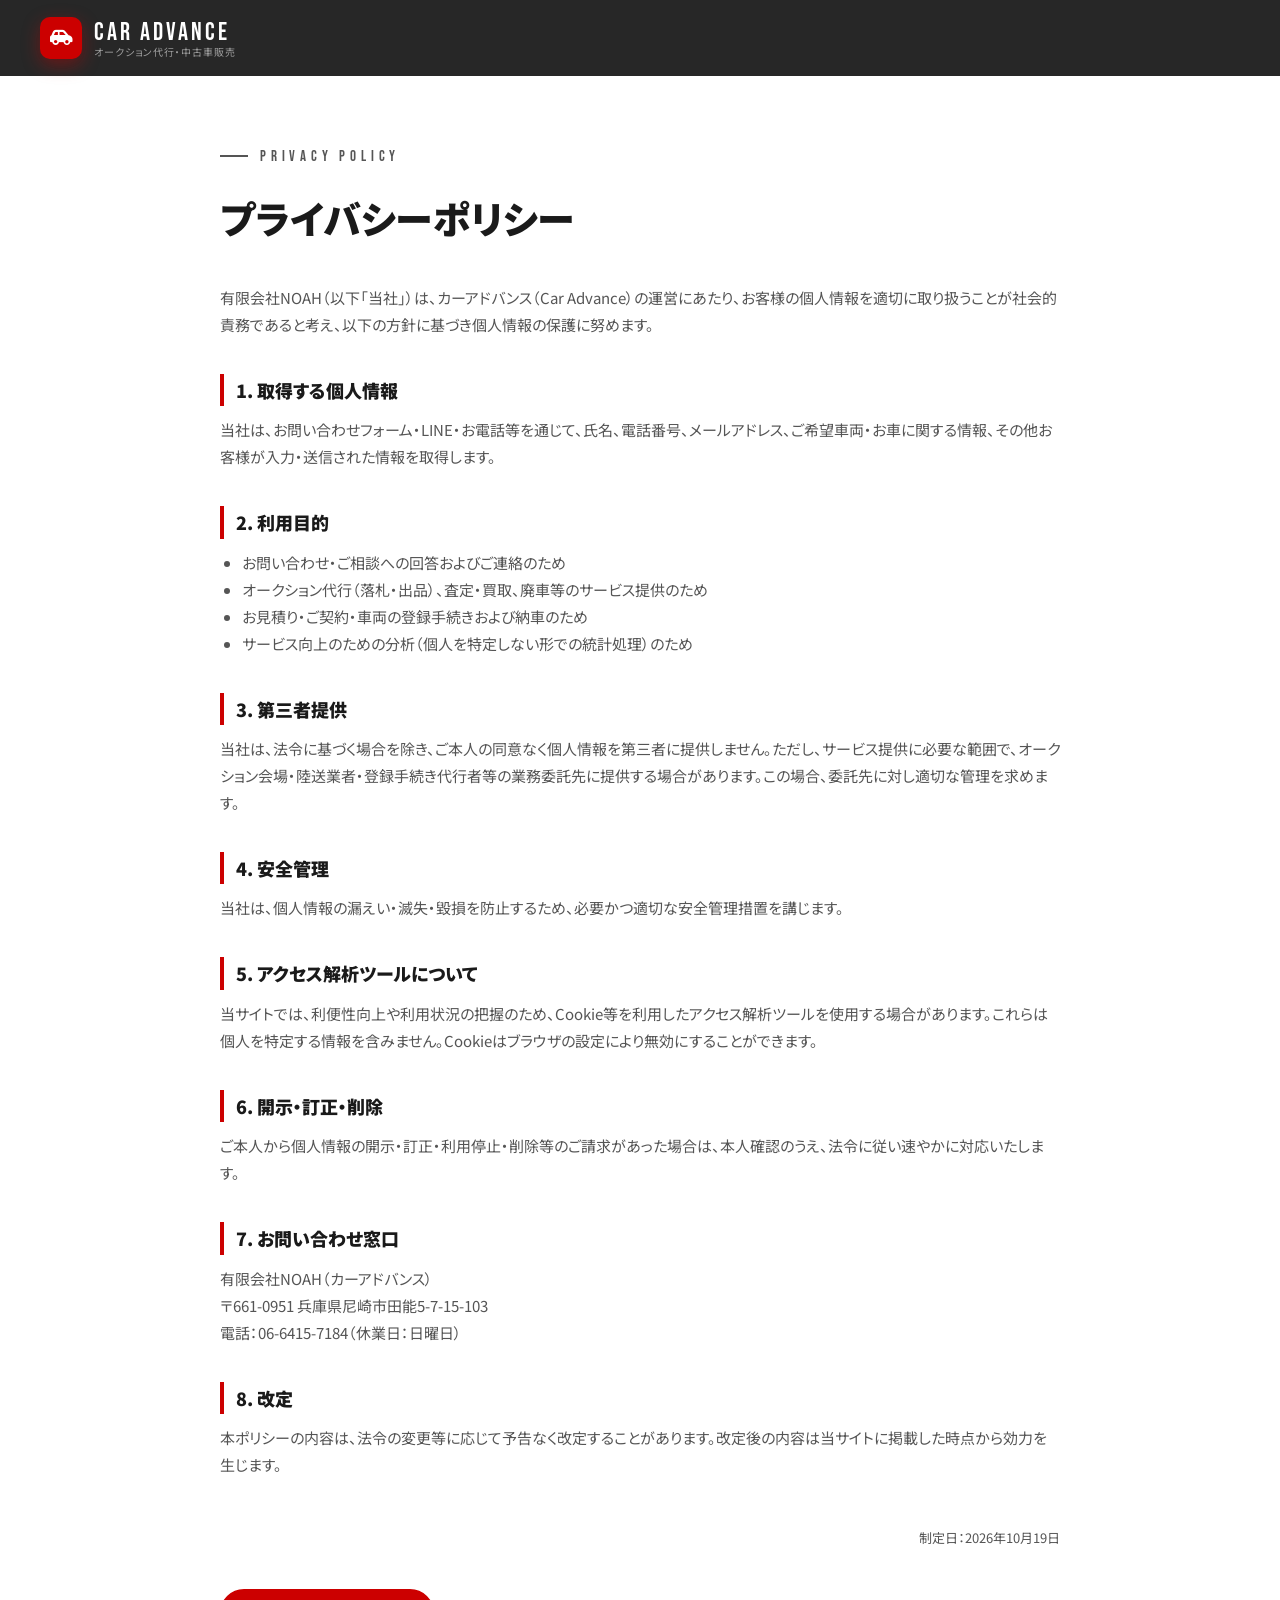
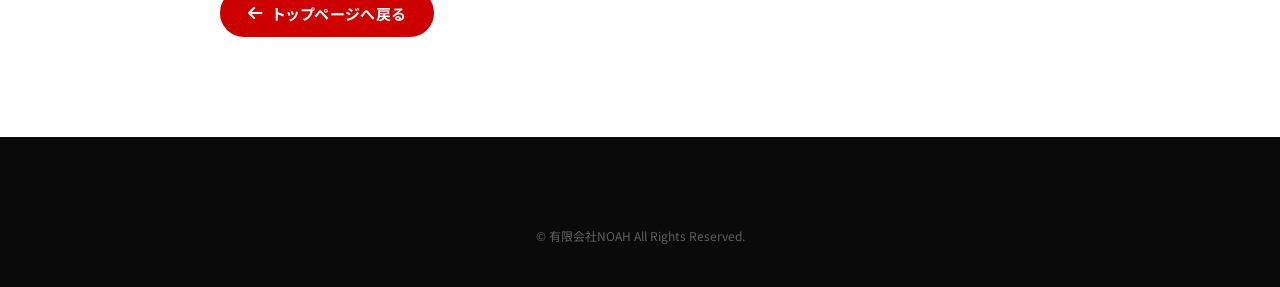
==== privacy.html @ e638b1c8 "Car Advance サイト初版 - スクロール連動ショールーム（視点が前面→45°→側面→後方45°へ回り込み、車が切り替わる演出） - スピードメーターで数字を見せるセクション - 選ばれる理由" ====
<!DOCTYPE html>
<html lang="ja">
<head>
  <meta charset="UTF-8">
  <meta name="viewport" content="width=device-width, initial-scale=1">
  <title>プライバシーポリシー｜Car Advance（有限会社NOAH）</title>
  <meta name="description" content="Car Advance（有限会社NOAH）の個人情報の取り扱いについて。">
  <meta name="robots" content="noindex">
  <link rel="icon" href="images/favicon.svg" type="image/svg+xml">
  <link rel="preconnect" href="https://fonts.googleapis.com">
  <link rel="preconnect" href="https://fonts.gstatic.com" crossorigin>
  <link href="https://fonts.googleapis.com/css2?family=Bebas+Neue&family=Noto+Sans+JP:wght@400;700;900&display=swap" rel="stylesheet">
  <link rel="stylesheet" href="https://cdnjs.cloudflare.com/ajax/libs/font-awesome/6.5.1/css/all.min.css" crossorigin="anonymous" referrerpolicy="no-referrer">
  <link rel="stylesheet" href="css/style.css">
  <style>
    .legal { padding: calc(var(--header-h) + 60px) 0 100px; background: #fff; }
    .legal h1 { font-size: clamp(26px, 4vw, 38px); font-weight: 900; margin-bottom: 32px; }
    .legal h2 { font-size: 18px; font-weight: 900; margin: 36px 0 10px; padding-left: 12px; border-left: 4px solid var(--red); }
    .legal p, .legal li { color: var(--text-sub); font-size: 15px; }
    .legal ul { list-style: disc; padding-left: 1.4em; }
    .legal .date { margin-top: 48px; text-align: right; font-size: 13px; }
    .legal .back { margin-top: 40px; }
  </style>
</head>
<body>
  <header class="header is-solid">
    <div class="header__inner">
      <a href="./" class="logo" aria-label="Car Advance トップへ">
        <span class="logo__mark" aria-hidden="true"><i class="fas fa-car-side"></i></span>
        <span class="logo__text"><span class="logo__main">CAR ADVANCE</span><span class="logo__sub">オークション代行・中古車販売</span></span>
      </a>
    </div>
  </header>
  <main class="legal">
    <div class="container container--narrow">
      <p class="eyebrow">PRIVACY POLICY</p>
      <h1>プライバシーポリシー</h1>
      <p>有限会社NOAH（以下「当社」）は、カーアドバンス（Car Advance）の運営にあたり、お客様の個人情報を適切に取り扱うことが社会的責務であると考え、以下の方針に基づき個人情報の保護に努めます。</p>

      <h2>1. 取得する個人情報</h2>
      <p>当社は、お問い合わせフォーム・LINE・お電話等を通じて、氏名、電話番号、メールアドレス、ご希望車両・お車に関する情報、その他お客様が入力・送信された情報を取得します。</p>

      <h2>2. 利用目的</h2>
      <ul>
        <li>お問い合わせ・ご相談への回答およびご連絡のため</li>
        <li>オークション代行（落札・出品）、査定・買取、廃車等のサービス提供のため</li>
        <li>お見積り・ご契約・車両の登録手続きおよび納車のため</li>
        <li>サービス向上のための分析（個人を特定しない形での統計処理）のため</li>
      </ul>

      <h2>3. 第三者提供</h2>
      <p>当社は、法令に基づく場合を除き、ご本人の同意なく個人情報を第三者に提供しません。ただし、サービス提供に必要な範囲で、オークション会場・陸送業者・登録手続き代行者等の業務委託先に提供する場合があります。この場合、委託先に対し適切な管理を求めます。</p>

      <h2>4. 安全管理</h2>
      <p>当社は、個人情報の漏えい・滅失・毀損を防止するため、必要かつ適切な安全管理措置を講じます。</p>

      <h2>5. アクセス解析ツールについて</h2>
      <p>当サイトでは、利便性向上や利用状況の把握のため、Cookie等を利用したアクセス解析ツールを使用する場合があります。これらは個人を特定する情報を含みません。Cookieはブラウザの設定により無効にすることができます。</p>

      <h2>6. 開示・訂正・削除</h2>
      <p>ご本人から個人情報の開示・訂正・利用停止・削除等のご請求があった場合は、本人確認のうえ、法令に従い速やかに対応いたします。</p>

      <h2>7. お問い合わせ窓口</h2>
      <p>有限会社NOAH（カーアドバンス）<br>〒661-0951 兵庫県尼崎市田能5-7-15-103<br>電話：<a href="tel:0664157184">06-6415-7184</a>（休業日：日曜日）</p>

      <h2>8. 改定</h2>
      <p>本ポリシーの内容は、法令の変更等に応じて予告なく改定することがあります。改定後の内容は当サイトに掲載した時点から効力を生じます。</p>

      <p class="date">制定日：2026年10月19日</p>
      <p class="back"><a href="./" class="btn btn--red"><i class="fas fa-arrow-left" aria-hidden="true"></i>トップページへ戻る</a></p>
    </div>
  </main>
  <footer class="footer" style="padding-bottom:40px">
    <p class="footer__copy" style="margin-top:0;border-top:0">&copy; 有限会社NOAH All Rights Reserved.</p>
  </footer>
</body>
</html>
---- css/style.css ----
@charset "UTF-8";
/* =========================================================
   Car Advance — style.css
   Palette: Black / Red / Light Gray（元サイト配色を継承）
========================================================= */
:root {
  --black: #0a0a0a;
  --ink: #111;
  --ink-2: #1a1a1a;
  --ink-3: #2a2a2a;
  --red: #cc0000;
  --red-hi: #e60012;
  --red-deep: #8f0000;
  --gray-50: #f6f5f3;
  --gray-100: #eeedea;
  --gray-200: #e0ddd8;
  --gray-400: #a9a6a1;
  --gray-600: #6b6965;
  --text: #1a1a1a;
  --text-sub: #555;
  --white: #fff;
  --line: #06c755;
  --line-hi: #05b14c;

  --ff-ja: "Noto Sans JP", "Hiragino Sans", "Yu Gothic", sans-serif;
  --ff-en: "Bebas Neue", "Oswald", sans-serif;
  --ff-it: "Cormorant Garamond", "Times New Roman", serif;

  --header-h: 76px;
  --radius: 14px;
  --shadow: 0 10px 40px rgba(0,0,0,.08);
  --shadow-lg: 0 24px 60px rgba(0,0,0,.16);
  --ease: cubic-bezier(.22,.8,.24,1);
  --gutter: clamp(16px, 4vw, 40px);
}

/* ---------- reset ---------- */
*, *::before, *::after { box-sizing: border-box; margin: 0; padding: 0; }
html { -webkit-text-size-adjust: 100%; scroll-padding-top: var(--header-h); }
html:not(.motion) { scroll-behavior: smooth; }
body {
  font-family: var(--ff-ja);
  font-size: 16px;
  line-height: 1.8;
  color: var(--text);
  background: var(--gray-50);
  overflow-x: hidden;
  -webkit-font-smoothing: antialiased;
  font-feature-settings: "palt";
}
img { display: block; max-width: 100%; height: auto; }
a { color: inherit; text-decoration: none; }
ul, ol { list-style: none; }
button { font: inherit; color: inherit; background: none; border: 0; cursor: pointer; }
input, select, textarea { font: inherit; color: inherit; }
:focus-visible { outline: 3px solid var(--red-hi); outline-offset: 3px; border-radius: 4px; }
.pc { display: inline; }
.sp { display: none; }
@media (max-width: 767px) { .pc { display: none; } .sp { display: inline; } }

.skip-link {
  position: absolute; left: 12px; top: -60px; z-index: 2000;
  background: var(--red); color: #fff; padding: 10px 16px; border-radius: 6px;
  transition: top .2s;
}
.skip-link:focus { top: 12px; }

.container { width: 100%; max-width: 1200px; margin: 0 auto; padding: 0 var(--gutter); }
.container--narrow { max-width: 920px; }

/* ---------- typography ---------- */
.eyebrow {
  font-family: var(--ff-en);
  font-size: 15px;
  letter-spacing: .32em;
  color: var(--red);
  display: inline-flex; align-items: center; gap: 12px;
  margin-bottom: 14px;
}
.eyebrow::before { content: ""; width: 28px; height: 2px; background: currentColor; }
.title {
  font-size: clamp(28px, 4.4vw, 48px);
  font-weight: 900;
  line-height: 1.3;
  letter-spacing: .02em;
}
.title--light { color: #fff; }
.red { color: var(--red); }
.sec-head { text-align: center; margin-bottom: clamp(40px, 6vw, 72px); }
.sec-head .eyebrow::after { content: ""; width: 28px; height: 2px; background: currentColor; }
.sec-head__lead { margin-top: 16px; color: var(--text-sub); }

/* ---------- buttons ---------- */
.btn {
  --bg: var(--red); --fg: #fff; --bd: var(--bg);
  display: inline-flex; align-items: center; justify-content: center; gap: 10px;
  min-height: 48px; padding: 12px 26px;
  background: var(--bg); color: var(--fg); border: 2px solid var(--bd);
  border-radius: 999px;
  font-weight: 700; font-size: 15px; letter-spacing: .04em; line-height: 1.3;
  white-space: nowrap;
  transition: transform .35s var(--ease), box-shadow .35s var(--ease), background .25s, border-color .25s, color .25s;
  position: relative; overflow: hidden; isolation: isolate;
}
.btn::after { /* 光の反射 */
  content: ""; position: absolute; inset: 0; z-index: -1;
  background: linear-gradient(110deg, transparent 30%, rgba(255,255,255,.35) 50%, transparent 70%);
  transform: translateX(-120%); transition: transform .7s var(--ease);
}
.btn:hover { transform: translateY(-2px); }
.btn:hover::after { transform: translateX(120%); }
.btn i { font-size: 1.1em; }
.btn--red:hover { --bg: var(--red-hi); box-shadow: 0 10px 30px rgba(204,0,0,.4); }
.btn--line { --bg: var(--line); }
.btn--line i { font-size: 1.35em; }
.btn--line:hover { --bg: var(--line-hi); box-shadow: 0 10px 30px rgba(6,199,85,.35); }
.btn--ghost { --bg: rgba(255,255,255,.04); --bd: rgba(255,255,255,.55); backdrop-filter: blur(6px); }
.btn--ghost:hover { --bg: #fff; --fg: var(--black); --bd: #fff; }
.btn--lg { min-height: 58px; padding: 16px 34px; font-size: 16px; }
.btn--sm { min-height: 40px; padding: 8px 18px; font-size: 13px; }
.btn--block { width: 100%; }

.link-arrow {
  display: inline-flex; align-items: center; gap: 10px;
  font-weight: 700; color: var(--red);
  border-bottom: 2px solid currentColor; padding-bottom: 4px;
}
.link-arrow i { transition: transform .3s var(--ease); }
.link-arrow:hover i { transform: translateX(6px); }

.chip {
  display: inline-block; padding: 2px 10px; margin-right: 8px;
  font-size: 12px; font-weight: 700; color: #fff; background: var(--red);
  border-radius: 999px; vertical-align: 1px;
}

/* =========================================================
   HEADER
========================================================= */
.header {
  position: fixed; inset: 0 0 auto; z-index: 1000;
  height: var(--header-h);
  transition: background .4s, box-shadow .4s, transform .4s var(--ease);
}
.header.is-solid {
  background: rgba(10,10,10,.88);
  backdrop-filter: blur(14px); -webkit-backdrop-filter: blur(14px);
  box-shadow: 0 1px 0 rgba(255,255,255,.06);
}
.header__inner {
  height: 100%; max-width: 1440px; margin: 0 auto;
  padding: 0 var(--gutter);
  display: flex; align-items: center; gap: 24px;
}
.logo { display: inline-flex; align-items: center; gap: 12px; color: #fff; flex-shrink: 0; }
.logo__mark {
  width: 42px; height: 42px; border-radius: 10px;
  display: grid; place-items: center;
  background: var(--red); color: #fff; font-size: 18px;
  box-shadow: 0 6px 18px rgba(204,0,0,.4);
}
.logo__text { display: flex; flex-direction: column; line-height: 1.1; }
.logo__main { font-family: var(--ff-en); font-size: 25px; letter-spacing: .12em; }
.logo__sub { font-size: 10px; letter-spacing: .1em; color: rgba(255,255,255,.55); }

.gnav { margin-left: auto; }
.gnav ul { display: flex; gap: 4px; }
.gnav a {
  display: block; padding: 8px 12px;
  font-size: 13.5px; font-weight: 500; color: rgba(255,255,255,.78);
  position: relative;
}
.gnav a::after {
  content: ""; position: absolute; left: 12px; right: 12px; bottom: 2px; height: 2px;
  background: var(--red); transform: scaleX(0); transform-origin: right; transition: transform .35s var(--ease);
}
.gnav a:hover, .gnav a.is-current { color: #fff; }
.gnav a:hover::after, .gnav a.is-current::after { transform: scaleX(1); transform-origin: left; }
.header__cta { display: flex; align-items: center; gap: 16px; }
.header__tel { display: inline-flex; align-items: center; gap: 8px; color: #fff; font-family: var(--ff-en); font-size: 22px; letter-spacing: .06em; }
.header__tel i { color: var(--red); font-size: 15px; }

.burger { display: none; width: 44px; height: 44px; margin-left: auto; position: relative; }
.burger span { position: absolute; left: 10px; right: 10px; height: 2px; background: #fff; transition: transform .35s var(--ease), opacity .2s; }
.burger span:nth-child(1) { top: 15px; }
.burger span:nth-child(2) { top: 21px; }
.burger span:nth-child(3) { top: 27px; }
.burger[aria-expanded="true"] span:nth-child(1) { transform: translateY(6px) rotate(45deg); }
.burger[aria-expanded="true"] span:nth-child(2) { opacity: 0; }
.burger[aria-expanded="true"] span:nth-child(3) { transform: translateY(-6px) rotate(-45deg); }

.drawer {
  position: fixed; inset: 0; z-index: 990;
  padding: calc(var(--header-h) + 24px) var(--gutter) 40px;
  background: rgba(8,8,8,.97);
  backdrop-filter: blur(16px);
  display: flex; flex-direction: column; gap: 32px;
  overflow-y: auto;
  opacity: 0; transition: opacity .35s;
}
.drawer.is-open { opacity: 1; }
.drawer__nav a {
  display: flex; align-items: baseline; gap: 16px;
  padding: 16px 4px; color: #fff; font-size: 18px; font-weight: 700;
  border-bottom: 1px solid rgba(255,255,255,.08);
}
.drawer__nav span { font-family: var(--ff-en); color: var(--red); letter-spacing: .1em; font-size: 15px; }
.drawer__cta { display: grid; gap: 12px; }

@media (max-width: 1180px) { .header__tel { display: none; } }
@media (max-width: 1023px) {
  :root { --header-h: 64px; }
  .gnav, .header__cta { display: none; }
  .burger { display: block; }
  .logo__mark { width: 36px; height: 36px; font-size: 15px; }
  .logo__main { font-size: 21px; }
}

/* =========================================================
   SHOWROOM（ヒーロー＋スクロール連動カメラワーク）
   ※ html.motion が付いたときのみピン留めアニメーション
========================================================= */
.showroom { background: var(--black); color: #fff; position: relative; }
.showroom__stage { position: relative; }

.scene { position: relative; height: 100vh; height: 100svh; min-height: 560px; overflow: hidden; }
.scene__media { position: absolute; inset: 0; }
.scene__media img { width: 100%; height: 100%; object-fit: cover; }
.scene__shade { position: absolute; inset: 0; pointer-events: none; }
.scene__shade--left { background: linear-gradient(90deg, rgba(0,0,0,.82) 0%, rgba(0,0,0,.45) 40%, transparent 70%); }
.scene__shade--bottom { background: linear-gradient(0deg, rgba(0,0,0,.85) 0%, rgba(0,0,0,.25) 45%, transparent 70%), linear-gradient(90deg, rgba(0,0,0,.55), transparent 55%); }
.scene__shade--top { background: linear-gradient(180deg, rgba(0,0,0,.75) 0%, rgba(0,0,0,.2) 45%, transparent 65%); }
.scene__shade--full { background: radial-gradient(ellipse at center, rgba(0,0,0,.45), rgba(0,0,0,.8)); }

/* --- hero (scene 1) --- */
.scene--hero .scene__media img { object-position: 20% 50%; }
.scene--hero .scene__shade {
  background:
    linear-gradient(90deg, transparent 30%, rgba(0,0,0,.55) 55%, rgba(0,0,0,.85) 100%),
    linear-gradient(0deg, rgba(0,0,0,.7) 0%, transparent 35%);
}
.hero {
  position: absolute; z-index: 3;
  right: max(var(--gutter), 6vw); top: var(--header-h); bottom: 0;
  width: min(600px, 46vw);
  display: flex; flex-direction: column; justify-content: center;
  padding-bottom: 2vh;
}
.hero__eyebrow {
  display: inline-flex; align-items: center; gap: 10px;
  font-family: var(--ff-en); font-size: 15px; letter-spacing: .3em; color: rgba(255,255,255,.75);
  margin-bottom: 22px;
}
.hero__eyebrow .dot { width: 8px; height: 8px; border-radius: 50%; background: var(--red-hi); box-shadow: 0 0 0 0 rgba(230,0,18,.6); animation: pulse 2s infinite; }
@keyframes pulse { 70% { box-shadow: 0 0 0 12px rgba(230,0,18,0); } 100% { box-shadow: 0 0 0 0 rgba(230,0,18,0); } }
.hero__title {
  font-size: clamp(38px, 5.6vw, 82px);
  font-weight: 900; line-height: 1.18; letter-spacing: .01em;
  margin-bottom: 24px;
  text-shadow: 0 4px 30px rgba(0,0,0,.5);
}
.hero__title .line { display: block; overflow: hidden; padding-bottom: .06em; }
.hero__title .line > span { display: inline-block; }
.hero__title em {
  font-style: normal; color: var(--red-hi);
  background: linear-gradient(transparent 72%, rgba(204,0,0,.35) 72%);
}
.hero__lead { color: rgba(255,255,255,.82); font-size: clamp(14px, 1.2vw, 16px); margin-bottom: 32px; }
.hero__actions { display: flex; flex-wrap: wrap; gap: 14px; margin-bottom: 36px; }
.hero__badges { display: flex; gap: 0; border-top: 1px solid rgba(255,255,255,.18); padding-top: 20px; }
.hero__badges li { flex: 1; padding: 0 16px; border-left: 1px solid rgba(255,255,255,.14); display: flex; flex-direction: column; }
.hero__badges li:first-child { padding-left: 0; border-left: 0; }
.hero__badges strong { font-family: var(--ff-en); font-size: 38px; font-weight: 400; line-height: 1; color: #fff; }
.hero__badges strong small { font-family: var(--ff-ja); font-size: 14px; color: var(--red-hi); margin-left: 2px; font-weight: 700; }
.hero__badges span { font-size: 11.5px; color: rgba(255,255,255,.6); margin-top: 6px; letter-spacing: .05em; }
.hero__bigtype {
  position: absolute; z-index: 1; left: -1vw; bottom: -2.2vw;
  font-family: var(--ff-en); font-size: 15vw; line-height: .8; letter-spacing: .02em;
  color: transparent; -webkit-text-stroke: 1px rgba(255,255,255,.12);
  white-space: nowrap; pointer-events: none; user-select: none;
}

/* --- captions --- */
/* ※GSAPがtransformを使うため、配置はtransformを使わずに行う */
.caption { position: absolute; z-index: 3; max-width: 560px; display: flex; flex-direction: column; justify-content: center; }
.caption--left { left: max(var(--gutter), 7vw); top: 0; bottom: 0; }
.caption--right { right: max(var(--gutter), 7vw); top: 0; bottom: 0; text-align: right; }
.caption--top { left: 0; right: 0; margin: 0 auto; top: calc(var(--header-h) + 6vh); text-align: center; width: min(90%, 760px); max-width: none; }
.caption--center { inset: 0; margin: 0 auto; text-align: center; width: min(92%, 820px); max-width: none; align-items: center; }
.caption__en {
  font-family: var(--ff-en); font-size: clamp(48px, 7vw, 110px); line-height: .9; letter-spacing: .02em;
  color: #fff; margin-bottom: 18px;
}
.caption__en i { font-family: var(--ff-it); font-weight: 500; font-size: .78em; color: var(--red-hi); letter-spacing: 0; padding: 0 .08em; }
.caption__ja { font-size: clamp(24px, 3.2vw, 42px); font-weight: 900; line-height: 1.4; margin-bottom: 16px; text-shadow: 0 2px 20px rgba(0,0,0,.6); }
.caption__txt { color: rgba(255,255,255,.8); font-size: clamp(13px, 1.1vw, 15px); text-shadow: 0 1px 10px rgba(0,0,0,.7); }
.caption__actions { display: flex; flex-wrap: wrap; justify-content: center; gap: 14px; margin-top: 28px; }

/* --- HUD / progress / sweep / unveil: motion時のみ表示 --- */
.hud, .showroom__progress, .sweep, .unveil, .scroll-hint { display: none; }

.motion .showroom__stage { height: 100vh; height: 100svh; min-height: 560px; overflow: hidden; perspective: 1400px; }
.motion .scene { position: absolute; inset: 0; height: auto; min-height: 0; will-change: clip-path; }
.motion .scene:not(.is-first) { clip-path: polygon(115% 0, 140% 0, 140% 100%, 100% 100%); }
.motion .scene__media { transform-origin: 50% 50%; will-change: transform; backface-visibility: hidden; }
.motion .scene:not(.is-first) .caption { opacity: 0; }

.motion .sweep {
  display: block; position: absolute; z-index: 20; top: -10%; bottom: -10%; left: 0; width: 18vw;
  background: linear-gradient(90deg, transparent, rgba(230,0,18,.0) 20%, rgba(255,60,60,.55) 48%, rgba(255,255,255,.85) 50%, rgba(255,60,60,.55) 52%, transparent 80%);
  mix-blend-mode: screen; pointer-events: none; opacity: 0; visibility: hidden;
}

.motion .hud {
  display: flex; align-items: center; gap: 14px;
  position: absolute; z-index: 25; left: max(var(--gutter), 3vw); bottom: 4vh;
}
.hud__compass { position: relative; width: 84px; height: 84px; }
.hud__compass svg { position: absolute; inset: 0; width: 100%; height: 100%; }
.hud__ring circle { fill: rgba(0,0,0,.35); stroke: rgba(255,255,255,.2); stroke-width: 1; }
.hud__ticks line { stroke: rgba(255,255,255,.35); stroke-width: 1; }
.hud__ticks line.major { stroke: rgba(255,255,255,.75); stroke-width: 1.5; }
.hud__car { transition: none; transform-origin: 50% 50%; }
.hud__car rect { fill: #e9e9e9; }
.hud__car rect.glass { fill: #222; }
.hud__eye { transform-origin: 50% 50%; }
.hud__eye path { fill: var(--red-hi); }
.hud__meta { display: flex; flex-direction: column; line-height: 1.1; }
.hud__label { font-family: var(--ff-en); font-size: 12px; letter-spacing: .3em; color: rgba(255,255,255,.55); }
.hud__deg { font-family: var(--ff-en); font-size: 40px; letter-spacing: .04em; }
.hud__deg b { font-weight: 400; font-variant-numeric: tabular-nums; }
.hud__name { font-family: var(--ff-en); font-size: 13px; letter-spacing: .2em; color: var(--red-hi); }

.motion .showroom__progress {
  display: flex; align-items: center; gap: 14px;
  position: absolute; z-index: 25; left: calc(max(var(--gutter), 3vw) + 230px); bottom: calc(4vh + 26px);
  font-family: var(--ff-en); letter-spacing: .2em; font-size: 14px; color: rgba(255,255,255,.6);
}
.showroom__count b { color: #fff; font-weight: 400; font-size: 22px; }
.showroom__bar { width: 140px; height: 2px; background: rgba(255,255,255,.18); position: relative; overflow: hidden; }
.showroom__bar i { position: absolute; inset: 0; background: var(--red-hi); transform-origin: left; transform: scaleX(0); }

.motion .scroll-hint {
  display: flex; flex-direction: column; align-items: center; gap: 8px;
  position: absolute; z-index: 25; right: 22px; bottom: 3vh;
  font-family: var(--ff-en); font-size: 12px; letter-spacing: .3em; color: rgba(255,255,255,.6); writing-mode: vertical-rl;
  transition: opacity .4s;
}
.scroll-hint i { width: 1px; height: 46px; background: linear-gradient(#fff, transparent); animation: drip 1.8s var(--ease) infinite; transform-origin: top; }
@keyframes drip { 0% { transform: scaleY(0); } 50% { transform: scaleY(1); transform-origin: top; } 51% { transform-origin: bottom; } 100% { transform: scaleY(0); transform-origin: bottom; } }

/* 初回アンベール */
.motion .unveil { display: block; position: absolute; inset: 0; z-index: 30; pointer-events: none; }
.unveil__cloth {
  position: absolute; inset: -5%;
  background:
    radial-gradient(ellipse at 30% 30%, #2a2a2a 0%, #121212 45%, #050505 100%);
}
.unveil__cloth::after { /* 布の皺 */
  content: ""; position: absolute; inset: 0;
  background: repeating-linear-gradient(100deg, rgba(255,255,255,.035) 0 2px, transparent 2px 60px),
              repeating-linear-gradient(80deg, rgba(0,0,0,.25) 0 30px, transparent 30px 90px);
}
.unveil__light {
  position: absolute; top: 0; bottom: 0; width: 40%; left: -40%;
  background: linear-gradient(90deg, transparent, rgba(255,255,255,.25), transparent);
}
.is-loaded .unveil__cloth { animation: clothOff 1.6s .2s var(--ease) forwards; }
.is-loaded .unveil__light { animation: lightPass 1.4s .1s ease-in-out forwards; }
.is-loaded .unveil { animation: fadeOut .3s 1.8s forwards; }
@keyframes clothOff {
  0% { transform: translate(0,0) rotate(0); clip-path: polygon(0 0,100% 0,100% 100%,0 100%); }
  100% { transform: translate(35%, -25%) rotate(8deg); clip-path: polygon(100% 0,100% 0,100% 0,100% 0); }
}
@keyframes lightPass { to { left: 120%; } }
@keyframes fadeOut { to { opacity: 0; visibility: hidden; } }

/* hero 入場（motion時） */
.motion .hero__title .line > span { transform: translateY(110%); }
.motion .hero__eyebrow, .motion .hero__lead, .motion .hero__actions, .motion .hero__badges { opacity: 0; transform: translateY(24px); }
.is-loaded .hero__title .line > span { transform: none; transition: transform 1.1s var(--ease); }
.is-loaded .hero__title .line:nth-child(1) > span { transition-delay: 1.0s; }
.is-loaded .hero__title .line:nth-child(2) > span { transition-delay: 1.12s; }
.is-loaded .hero__eyebrow, .is-loaded .hero__lead, .is-loaded .hero__actions, .is-loaded .hero__badges { opacity: 1; transform: none; transition: opacity .9s, transform .9s var(--ease); }
.is-loaded .hero__eyebrow { transition-delay: .9s; }
.is-loaded .hero__lead { transition-delay: 1.3s; }
.is-loaded .hero__actions { transition-delay: 1.45s; }
.is-loaded .hero__badges { transition-delay: 1.6s; }

/* --- 低い画面（ノートPC等）でヒーローが収まるように --- */
@media (min-width: 1024px) and (max-height: 860px) {
  .hero__title { font-size: min(5.6vw, 9.4vh); margin-bottom: 2.4vh; }
  .hero__eyebrow { margin-bottom: 2vh; }
  .hero__lead { margin-bottom: 3.2vh; }
  .hero__actions { margin-bottom: 3.4vh; }
  .hero__actions .btn--lg { min-height: 52px; padding: 12px 28px; }
  .hero__badges { padding-top: 1.8vh; }
  .hero__badges strong { font-size: 32px; }
}
@media (min-width: 1024px) and (max-height: 680px) {
  .hero__badges { display: none; }
}

/* --- showroom responsive --- */
@media (max-width: 1023px) {
  .hero { width: min(620px, 88vw); right: auto; left: var(--gutter); top: auto; bottom: 9vh; display: block; padding: 0; }
  .scene--hero .scene__media img { object-position: 22% 30%; }
  .scene--hero .scene__shade { background: linear-gradient(0deg, rgba(0,0,0,.95) 0%, rgba(0,0,0,.75) 42%, rgba(0,0,0,.1) 70%, transparent 100%); }
  .hero__bigtype { top: calc(var(--header-h) + 8px); bottom: auto; font-size: 22vw; }
  .motion .hud { bottom: auto; top: calc(var(--header-h) + 12px); left: auto; right: var(--gutter); flex-direction: row-reverse; }
  .motion .hud .hud__meta { text-align: right; }
  .motion .showroom__progress { display: none; }
  .motion .scroll-hint { display: none; }
}
@media (max-width: 767px) {
  .hero { bottom: 4vh; }
  .hero__title { font-size: clamp(34px, 10vw, 46px); margin-bottom: 14px; }
  .hero__lead { font-size: 13.5px; margin-bottom: 20px; }
  .hero__actions { flex-direction: column; gap: 10px; margin-bottom: 20px; }
  .hero__actions .btn { width: 100%; min-height: 52px; padding: 12px 20px; font-size: 15px; }
  .hero__badges { padding-top: 14px; }
  .hero__badges li { padding: 0 10px; }
  .hero__badges strong { font-size: 28px; }
  .hero__badges span { font-size: 10px; }
  .hero__eyebrow { font-size: 12px; margin-bottom: 12px; letter-spacing: .2em; }

  .scene__media img { object-position: 50% 50%; }
  .scene:nth-child(2) .scene__media img { object-position: 30% 50%; }
  .scene:nth-child(3) .scene__media img { object-position: 45% 50%; }
  .scene:nth-child(4) .scene__media img { object-position: 62% 50%; }
  .scene:nth-child(5) .scene__media img { object-position: 40% 50%; }
  .scene:nth-child(6) .scene__media img { object-position: 62% 50%; }

  .caption--left, .caption--right { left: var(--gutter); right: var(--gutter); top: auto; bottom: calc(4vh + 64px); display: block; text-align: left; }
  .caption--top { top: calc(var(--header-h) + 90px); }
  .scene__shade--left, .scene__shade--bottom { background: linear-gradient(0deg, rgba(0,0,0,.9) 0%, rgba(0,0,0,.4) 45%, transparent 70%); }
  .caption__en { font-size: 54px; margin-bottom: 10px; }
  .caption__ja { font-size: 25px; }
  .caption__actions .btn { width: 100%; }
  .motion .hud__compass { width: 60px; height: 60px; }
  .motion .hud__deg { font-size: 28px; }
  .motion .hud__label { font-size: 10px; }
  .motion .sweep { width: 40vw; }
}

/* =========================================================
   NUMBERS（スピードメーター）
========================================================= */
.numbers {
  background:
    radial-gradient(ellipse at 20% 50%, rgba(160,0,0,.18), transparent 55%),
    linear-gradient(180deg, #0a0a0a, #131210 50%, #0a0a0a);
  color: #fff; position: relative; overflow: hidden;
}
.numbers::before { /* 細グリッド */
  content: ""; position: absolute; inset: 0; pointer-events: none;
  background-image: linear-gradient(rgba(255,255,255,.03) 1px, transparent 1px), linear-gradient(90deg, rgba(255,255,255,.03) 1px, transparent 1px);
  background-size: 64px 64px;
}
.numbers__pin {
  position: relative; min-height: 100vh; min-height: 100svh;
  max-width: 1240px; margin: 0 auto; padding: calc(var(--header-h) + 40px) var(--gutter) 60px;
  display: grid; grid-template-columns: minmax(0, 1fr) minmax(0, 1fr); gap: clamp(32px, 6vw, 96px); align-items: center;
}
.numbers__gauge { position: relative; width: min(100%, 480px); aspect-ratio: 1; margin: 0 auto; }
.gauge { width: 100%; height: 100%; overflow: visible; }
.gauge__rim { fill: rgba(255,255,255,.015); stroke: rgba(255,255,255,.12); stroke-width: 1.5; }
.gauge__track { fill: none; stroke: rgba(255,255,255,.08); stroke-width: 6; }
.gauge__red { fill: none; stroke: var(--red); stroke-width: 6; }
.gauge__ticks line { stroke: rgba(255,255,255,.35); stroke-width: 1; }
.gauge__ticks line.major { stroke: #fff; stroke-width: 2; }
.gauge__ticks line.hot { stroke: var(--red-hi); }
.gauge__nums text { fill: rgba(255,255,255,.75); font-family: var(--ff-en); font-size: 17px; text-anchor: middle; dominant-baseline: middle; }
.gauge__nums text.hot { fill: var(--red-hi); }
.gauge__needle path { fill: #f2f2f2; filter: drop-shadow(0 0 6px rgba(255,255,255,.4)); }
.gauge__needle circle { fill: #111; stroke: var(--red); stroke-width: 3; }
.gauge__readout { position: absolute; left: 0; right: 0; top: 62%; text-align: center; line-height: 1; }
.gauge__value { font-family: var(--ff-en); font-size: clamp(56px, 8vw, 96px); font-variant-numeric: tabular-nums; }
.gauge__unit { font-size: clamp(14px, 1.5vw, 18px); font-weight: 700; color: var(--red-hi); margin-left: 4px; }
.gauge__cap { display: block; margin-top: 10px; font-size: 12px; letter-spacing: .12em; color: rgba(255,255,255,.6); }

.numbers__list { margin-top: 36px; border-top: 1px solid rgba(255,255,255,.1); }
.numbers__list li {
  display: grid; grid-template-columns: 44px 1fr auto; align-items: baseline; gap: 12px;
  padding: 16px 4px; border-bottom: 1px solid rgba(255,255,255,.1);
  color: rgba(255,255,255,.38); transition: color .4s, padding .4s var(--ease), background .4s;
}
.numbers__list .n { font-family: var(--ff-en); letter-spacing: .1em; font-size: 15px; }
.numbers__list .t { font-size: 14.5px; font-weight: 500; }
.numbers__list .v { font-family: var(--ff-en); font-size: 30px; line-height: 1; }
.numbers__list .v small { font-family: var(--ff-ja); font-size: 13px; margin-left: 3px; font-weight: 700; }
.numbers__list li.is-active { color: #fff; padding-left: 14px; background: linear-gradient(90deg, rgba(204,0,0,.18), transparent 70%); }
.numbers__list li.is-active .n, .numbers__list li.is-active .v small { color: var(--red-hi); }
.numbers__note { margin-top: 14px; font-size: 11.5px; color: rgba(255,255,255,.45); }
html:not(.motion) .numbers__list li { color: #fff; }
@media (min-width: 1024px) and (max-width: 1500px) { .numbers__pin { padding-right: calc(var(--gutter) + 90px); } }

@media (max-width: 899px) {
  .numbers__pin { grid-template-columns: 1fr; gap: 16px; padding-top: calc(var(--header-h) + 12px); padding-bottom: 76px; align-content: center; }
  .numbers__gauge { width: min(60vw, 280px); }
  .numbers__body .title { font-size: 24px; }
  .numbers__body .eyebrow { margin-bottom: 6px; }
  .numbers__list { margin-top: 16px; }
  .numbers__list li { padding: 10px 4px; grid-template-columns: 34px 1fr auto; }
  .numbers__list .t { font-size: 13px; }
  .numbers__list .v { font-size: 24px; }
}
@media (max-width: 899px) and (max-height: 760px) {
  .numbers__body .title br, .numbers__body .eyebrow { display: none; }
  .numbers__gauge { width: min(56vw, 230px); }
}

/* =========================================================
   REASONS
========================================================= */
.reasons { padding: clamp(80px, 12vw, 160px) 0; background: linear-gradient(180deg, #fff, var(--gray-50)); }
.reason {
  display: grid; grid-template-columns: 1.15fr 1fr; gap: clamp(28px, 5vw, 80px); align-items: center;
  margin-bottom: clamp(64px, 9vw, 120px);
}
.reason:last-child { margin-bottom: 0; }
.reason--rev .reason__media { order: 2; }
.reason__media {
  position: relative; border-radius: var(--radius); overflow: hidden; aspect-ratio: 16 / 10;
  box-shadow: var(--shadow-lg); background: var(--ink);
}
.reason__media img { width: 100%; height: 118%; object-fit: cover; margin-top: -9%; }
.reason__media::after { content: ""; position: absolute; inset: auto 0 0 0; height: 4px; background: var(--red); transform-origin: left; }
.reason__body { position: relative; }
.reason__no {
  position: absolute; top: -.55em; right: 0; z-index: 0;
  font-family: var(--ff-en); font-size: clamp(110px, 14vw, 200px); line-height: 1;
  color: transparent; -webkit-text-stroke: 1.5px rgba(204,0,0,.18); pointer-events: none;
}
.reason__en { position: relative; font-family: var(--ff-en); letter-spacing: .3em; color: var(--red); font-size: 15px; }
.reason__body h3 { position: relative; font-size: clamp(22px, 2.6vw, 32px); font-weight: 900; line-height: 1.4; margin: 6px 0 16px; }
.reason__body p:last-child { position: relative; color: var(--text-sub); }
@media (max-width: 767px) {
  .reason { grid-template-columns: 1fr; gap: 20px; }
  .reason--rev .reason__media { order: 0; }
  .reason__no { top: -.35em; }
}

/* =========================================================
   CTA BAND
========================================================= */
.cta-band { position: relative; overflow: hidden; color: #fff; background: #0c0c0c; padding: clamp(80px, 11vw, 140px) 0; text-align: center; }
.cta-band__bg { position: absolute; inset: 0; }
.cta-band__bg img { width: 100%; height: 120%; object-fit: cover; object-position: 50% 60%; opacity: .55; }
.cta-band::after { content: ""; position: absolute; inset: 0; background: linear-gradient(90deg, rgba(0,0,0,.85), rgba(0,0,0,.35) 50%, rgba(0,0,0,.85)); }
.cta-band__inner { position: relative; z-index: 2; }
.cta-band .eyebrow::after { content: ""; width: 28px; height: 2px; background: currentColor; }
.cta-band__title { font-size: clamp(28px, 4.6vw, 54px); font-weight: 900; line-height: 1.35; margin-bottom: 16px; }
.cta-band__txt { color: rgba(255,255,255,.8); margin-bottom: 32px; }
.cta-band__actions { display: flex; flex-wrap: wrap; gap: 14px; justify-content: center; }
@media (max-width: 767px) { .cta-band__actions .btn { width: 100%; } }

/* =========================================================
   SERVICES
========================================================= */
.services { padding: clamp(80px, 12vw, 160px) 0 0; background: var(--gray-100); }
.svc-grid { display: grid; grid-template-columns: repeat(3, 1fr); gap: 24px; }
.svc {
  background: #fff; border-radius: var(--radius); overflow: hidden; box-shadow: var(--shadow);
  display: flex; flex-direction: column;
  transition: transform .5s var(--ease), box-shadow .5s var(--ease);
}
.svc:hover { transform: translateY(-8px); box-shadow: var(--shadow-lg); }
.svc__media { position: relative; aspect-ratio: 16 / 9; overflow: hidden; background: var(--ink); }
.svc__media img { width: 100%; height: 100%; object-fit: cover; transition: transform 1.2s var(--ease); }
.svc:hover .svc__media img { transform: scale(1.07); }
.svc__tag {
  position: absolute; left: 16px; top: 16px; padding: 4px 14px;
  font-family: var(--ff-en); letter-spacing: .25em; font-size: 15px;
  background: var(--red); color: #fff; border-radius: 4px;
}
.svc__body { padding: 28px 26px 30px; display: flex; flex-direction: column; flex: 1; }
.svc__no { font-family: var(--ff-en); font-size: 15px; color: var(--red); letter-spacing: .2em; }
.svc__body h3 { font-size: 21px; font-weight: 900; line-height: 1.4; margin-bottom: 12px; }
.svc__body h3 small { font-size: 14px; color: var(--text-sub); font-weight: 700; }
.svc__lead { font-size: 14.5px; color: var(--text-sub); margin-bottom: 18px; }
.svc__lead strong { color: var(--red); }
.pros, .cons { border-radius: 10px; padding: 14px 16px; margin-bottom: 12px; font-size: 13.5px; }
.pros { background: var(--gray-50); border: 1px solid var(--gray-200); }
.cons { background: #fff5f5; border: 1px solid rgba(204,0,0,.18); }
.pros__h, .cons__h { font-weight: 700; display: flex; align-items: center; gap: 8px; margin-bottom: 6px; }
.pros__h i { color: var(--ink); }
.cons__h i { color: var(--red); }
.pros li, .cons li { position: relative; padding-left: 14px; line-height: 1.65; }
.pros li::before, .cons li::before { content: ""; position: absolute; left: 0; top: .72em; width: 6px; height: 6px; border-radius: 50%; background: var(--gray-400); }
.cons li::before { background: var(--red); }
.svc__option { font-size: 13px; color: var(--text-sub); margin: 4px 0 8px; }
.svc .link-arrow { margin-top: auto; align-self: flex-start; padding-top: 18px; border-bottom: 0; }
.svc .link-arrow { text-decoration: underline; text-underline-offset: 6px; text-decoration-thickness: 2px; }
.checks li { display: flex; gap: 10px; align-items: flex-start; padding: 6px 0; font-size: 14.5px; }
.checks li > i { color: var(--red); margin-top: .35em; flex-shrink: 0; }
.checks--light li { color: rgba(255,255,255,.88); }
@media (max-width: 1023px) { .svc-grid { grid-template-columns: 1fr; max-width: 640px; margin: 0 auto; } }

.venues { margin-top: clamp(64px, 8vw, 100px); background: var(--black); color: #fff; padding: 22px 0; overflow: hidden; display: flex; align-items: center; gap: 0; }
.venues__label {
  flex-shrink: 0; padding: 0 28px; font-weight: 700; font-size: 14px; display: flex; align-items: center; gap: 10px;
  position: relative; z-index: 2; background: var(--black); box-shadow: 20px 0 30px var(--black);
}
.venues__label i { color: var(--red-hi); }
.venues__track { display: flex; width: max-content; animation: marquee 40s linear infinite; }
.venues__track ul { display: flex; flex-shrink: 0; }
.venues__track li {
  font-family: var(--ff-ja); font-weight: 700; font-size: 15px; letter-spacing: .08em; white-space: nowrap;
  padding: 0 28px; color: rgba(255,255,255,.75); position: relative;
}
.venues__track li::after { content: "◆"; position: absolute; right: -6px; color: var(--red); font-size: 8px; top: 50%; transform: translateY(-50%); }
@keyframes marquee { to { transform: translateX(-50%); } }
.venues:hover .venues__track { animation-play-state: paused; }
@media (max-width: 767px) { .venues__label { padding: 0 16px; font-size: 12px; } }

/* =========================================================
   BUSINESS
========================================================= */
.business { position: relative; overflow: hidden; background: var(--ink); color: #fff; padding: clamp(80px, 12vw, 150px) 0; }
.business::before {
  content: ""; position: absolute; inset: 0;
  background: radial-gradient(ellipse at 80% 50%, rgba(255,255,255,.12), transparent 50%), radial-gradient(ellipse at 10% 90%, rgba(204,0,0,.25), transparent 45%);
}
.business__inner { position: relative; display: grid; grid-template-columns: 1fr 1fr; gap: clamp(32px, 5vw, 72px); align-items: center; }
.business__lead { margin-top: 24px; font-size: 17px; font-weight: 700; }
.business__big { display: flex; align-items: baseline; flex-wrap: wrap; gap: 4px; margin: 4px 0 24px; line-height: 1; }
.business__big span { font-family: var(--ff-en); font-size: clamp(80px, 10vw, 140px); color: var(--red-hi); }
.business__big i { font-style: normal; font-size: 40px; color: var(--red-hi); }
.business__big small { font-family: var(--ff-en); font-size: 54px; color: var(--red-hi); }
.business__big em { font-style: normal; font-weight: 900; font-size: clamp(20px, 2.2vw, 28px); margin-left: 12px; }
.business .checks { margin-bottom: 32px; }
.chip--dark { background: rgba(255,255,255,.14); }
.business__media { position: relative; }
.business__media::before { content: ""; position: absolute; left: 10%; right: 10%; bottom: 6%; height: 14%; background: radial-gradient(ellipse, rgba(0,0,0,.7), transparent 70%); filter: blur(8px); }
.business__media img { position: relative; mix-blend-mode: multiply; filter: contrast(1.05); background: transparent; border-radius: var(--radius); }
.business__media { background: radial-gradient(ellipse at center, #f2f2f2 0%, #d9d9d9 60%, #bdbdbd 100%); border-radius: 20px; padding: 6% 4%; }
@media (max-width: 899px) { .business__inner { grid-template-columns: 1fr; } .business__media { order: -1; } }

/* =========================================================
   FLOW
========================================================= */
.flow { padding: clamp(80px, 12vw, 160px) 0; background: #fff; }
.flow__list { position: relative; display: grid; grid-template-columns: repeat(5, 1fr); gap: 20px; padding-top: 56px; }
.flow__road { position: absolute; left: 10%; right: 10%; top: 18px; height: 4px; background: var(--gray-200); border-radius: 4px; }
.flow__fill { position: absolute; inset: 0; background: var(--red); border-radius: 4px; transform-origin: left; transform: scaleX(1); }
.flow__car { position: absolute; top: 50%; left: 100%; transform: translate(-50%, -62%); color: var(--ink); font-size: 30px; }
.motion .flow__fill { transform: scaleX(0); }
.motion .flow__car { left: 0; }
.step { position: relative; text-align: center; background: var(--gray-50); border-radius: var(--radius); padding: 28px 18px 26px; border: 1px solid var(--gray-200); }
.step__no { font-family: var(--ff-en); letter-spacing: .2em; color: var(--red); font-size: 15px; }
.step__icon { display: grid; place-items: center; width: 64px; height: 64px; margin: 10px auto 14px; border-radius: 50%; background: var(--ink); color: #fff; font-size: 24px; transition: background .4s; }
.step.is-on .step__icon { background: var(--red); }
.step h3 { font-size: 17px; font-weight: 900; margin-bottom: 8px; }
.step p { font-size: 13.5px; color: var(--text-sub); text-align: left; }
.step--goal { background: var(--ink); color: #fff; border-color: var(--ink); }
.step--goal p { color: rgba(255,255,255,.75); }
.step--goal .step__icon { background: var(--red); }
@media (max-width: 1023px) {
  .flow__list { grid-template-columns: 1fr; gap: 16px; padding-top: 0; padding-left: 52px; }
  .flow__road { left: 18px; right: auto; top: 0; bottom: 0; width: 4px; height: auto; }
  .flow__fill { transform-origin: top; }
  .motion .flow__fill { transform: scaleY(0); }
  .flow__car { left: 50%; top: 100%; transform: translate(-50%, -50%) rotate(90deg); font-size: 26px; }
  .motion .flow__car { top: 0; left: 50%; }
  .step { text-align: left; display: grid; grid-template-columns: 56px 1fr; column-gap: 16px; padding: 20px; }
  .step__no { grid-column: 2; }
  .step__icon { grid-row: 1 / span 3; grid-column: 1; width: 56px; height: 56px; margin: 0; font-size: 20px; }
  .step h3, .step p { grid-column: 2; }
}

/* =========================================================
   FEE
========================================================= */
.fee { padding: clamp(80px, 12vw, 160px) 0; background: var(--gray-100); }
.tabs { display: grid; grid-template-columns: 1fr 1fr; gap: 6px; padding: 6px; background: var(--ink); border-radius: 999px; max-width: 560px; margin: 0 auto 28px; }
.tabs__btn { display: inline-flex; align-items: center; justify-content: center; gap: 8px; min-height: 50px; border-radius: 999px; color: rgba(255,255,255,.7); font-weight: 700; font-size: 14.5px; transition: background .3s, color .3s; }
.tabs__btn.is-active { background: var(--red); color: #fff; box-shadow: 0 6px 20px rgba(204,0,0,.4); }
.fee-panel { background: #fff; border-radius: var(--radius); box-shadow: var(--shadow); padding: clamp(22px, 4vw, 40px); animation: panelIn .5s var(--ease); }
@keyframes panelIn { from { opacity: 0; transform: translateY(12px); } }
.fee-panel__desc { font-size: 14px; color: var(--text-sub); margin-bottom: 18px; }
.fee-table { width: 100%; border-collapse: collapse; font-size: 15px; }
.fee-table th, .fee-table td { padding: 15px 12px; border-bottom: 1px solid var(--gray-200); text-align: left; }
.fee-table thead th { font-size: 12px; letter-spacing: .1em; color: var(--gray-600); background: var(--gray-50); border-bottom: 2px solid var(--ink); }
.fee-table tbody th { font-weight: 500; }
.fee-table td { text-align: right; font-weight: 700; color: var(--red); white-space: nowrap; font-variant-numeric: tabular-nums; }
.fee-table thead th:last-child { text-align: right; }
.fee-table sup { font-size: 10px; color: var(--gray-600); margin-left: 2px; }
.fee-note { margin-top: 12px; font-size: 12px; color: var(--gray-600); }
.fee-cta { margin-top: 32px; display: flex; flex-wrap: wrap; align-items: center; justify-content: center; gap: 16px 24px; text-align: center; font-weight: 700; }
@media (max-width: 767px) { .fee-table { font-size: 13.5px; } .fee-table th, .fee-table td { padding: 12px 6px; } .tabs__btn { font-size: 13px; } }

/* =========================================================
   FAQ
========================================================= */
.faq { padding: clamp(80px, 12vw, 160px) 0; background: #fff; }
.faq__list { border-top: 1px solid var(--gray-200); }
.faq__item { border-bottom: 1px solid var(--gray-200); }
.faq__item summary {
  list-style: none; cursor: pointer; position: relative;
  padding: 22px 52px 22px 48px; font-weight: 700; font-size: 16px; line-height: 1.6;
}
.faq__item summary::-webkit-details-marker { display: none; }
.faq__item summary::before { content: "Q"; position: absolute; left: 6px; top: 16px; font-family: var(--ff-en); font-size: 30px; color: var(--red); line-height: 1.2; }
.faq__item summary::after {
  content: ""; position: absolute; right: 12px; top: 50%; width: 22px; height: 22px; margin-top: -11px;
  background:
    linear-gradient(var(--ink), var(--ink)) center / 14px 2px no-repeat,
    linear-gradient(var(--ink), var(--ink)) center / 2px 14px no-repeat;
  transition: transform .35s var(--ease);
}
.faq__item[open] summary::after { transform: rotate(135deg); }
.faq__item summary:hover { color: var(--red); }
.faq__a { position: relative; padding: 0 16px 24px 48px; color: var(--text-sub); }
.faq__a::before { content: "A"; position: absolute; left: 8px; top: -6px; font-family: var(--ff-en); font-size: 30px; color: var(--ink); line-height: 1.2; }
.faq__a a { color: var(--red); text-decoration: underline; }
.faq__item[open] .faq__a { animation: panelIn .4s var(--ease); }

/* =========================================================
   CONTACT
========================================================= */
.contact { background: var(--gray-100); padding-bottom: clamp(80px, 12vw, 140px); }
.contact__hero { position: relative; height: clamp(380px, 56vw, 620px); overflow: hidden; background: #000; }
.contact__hero img { width: 100%; height: 115%; object-fit: cover; object-position: 60% 50%; opacity: .7; }
.contact__hero::after { content: ""; position: absolute; inset: 0; background: linear-gradient(90deg, rgba(0,0,0,.88) 0%, rgba(0,0,0,.5) 45%, transparent 75%), linear-gradient(0deg, rgba(0,0,0,.6), transparent 40%); }
.contact__hero-txt { position: absolute; z-index: 2; left: max(var(--gutter), 7vw); top: 50%; transform: translateY(-50%); max-width: 620px; color: rgba(255,255,255,.85); }
.contact__hero-txt .title { margin-bottom: 16px; }
@media (max-width: 767px) {
  .contact__hero::after { background: linear-gradient(0deg, rgba(0,0,0,.92) 0%, rgba(0,0,0,.5) 55%, rgba(0,0,0,.2)); }
  .contact__hero-txt { top: auto; bottom: 40px; transform: none; right: var(--gutter); }
}

.contact__ways { display: grid; grid-template-columns: 1.2fr 1fr 1fr; gap: 18px; margin-top: -80px; position: relative; z-index: 3; }
.way {
  position: relative; display: flex; flex-direction: column; gap: 6px;
  background: #fff; border-radius: var(--radius); padding: 28px 26px; box-shadow: var(--shadow-lg);
  transition: transform .4s var(--ease), box-shadow .4s var(--ease);
  border: 2px solid transparent;
}
.way:hover { transform: translateY(-6px); }
.way__icon { font-size: 34px; color: var(--ink); margin-bottom: 4px; }
.way__title { font-weight: 900; font-size: 19px; }
.way__txt { font-size: 13.5px; color: var(--text-sub); }
.way__num { font-family: var(--ff-en); font-size: 38px; letter-spacing: .04em; color: var(--red); line-height: 1.1; }
.way__go { margin-top: auto; padding-top: 10px; font-weight: 700; display: inline-flex; gap: 8px; align-items: center; font-size: 14px; }
.way--line { background: var(--line); color: #fff; }
.way--line .way__icon, .way--line .way__txt { color: #fff; }
.way--line .way__txt { opacity: .92; }
.way--line:hover { box-shadow: 0 20px 50px rgba(6,199,85,.4); }
.way__badge { position: absolute; top: -12px; right: 18px; background: var(--red); color: #fff; font-size: 12px; font-weight: 700; padding: 4px 12px; border-radius: 999px; animation: bob 2.4s ease-in-out infinite; }
@keyframes bob { 50% { transform: translateY(-4px); } }
.way--tel:hover, .way--form:hover { border-color: var(--red); }
@media (max-width: 899px) { .contact__ways { grid-template-columns: 1fr; margin-top: -30px; } }

.contact__grid { display: grid; grid-template-columns: 1.5fr 1fr; gap: 28px; margin-top: 40px; align-items: start; }
@media (max-width: 1023px) { .contact__grid { grid-template-columns: 1fr; } }

.form { background: #fff; border-radius: var(--radius); box-shadow: var(--shadow); padding: clamp(22px, 4vw, 44px); }
.form__group { margin-bottom: 20px; border: 0; min-width: 0; }
.form__group > label, .form__group legend { display: block; font-weight: 700; font-size: 14.5px; margin-bottom: 8px; }
.req, .opt { display: inline-block; font-size: 11px; font-weight: 700; padding: 1px 8px; border-radius: 4px; margin-left: 6px; vertical-align: 2px; }
.req { background: var(--red); color: #fff; }
.opt { background: var(--gray-100); color: var(--gray-600); }
.form__row { display: grid; grid-template-columns: 1fr 1fr; gap: 0 16px; }
@media (max-width: 599px) { .form__row { grid-template-columns: 1fr; } }
.form input[type="text"], .form input[type="tel"], .form input[type="email"], .form select, .form textarea {
  width: 100%; min-height: 52px; padding: 12px 14px;
  font-size: 16px; /* iOSズーム防止 */
  background: var(--gray-50); border: 1.5px solid var(--gray-200); border-radius: 10px;
  transition: border-color .25s, box-shadow .25s, background .25s;
  appearance: none; -webkit-appearance: none;
}
.form select { background-image: linear-gradient(45deg, transparent 50%, var(--ink) 50%), linear-gradient(135deg, var(--ink) 50%, transparent 50%); background-position: calc(100% - 20px) 50%, calc(100% - 14px) 50%; background-size: 6px 6px; background-repeat: no-repeat; padding-right: 40px; }
.form textarea { resize: vertical; min-height: 140px; line-height: 1.7; }
.form input:focus, .form select:focus, .form textarea:focus { outline: none; border-color: var(--red); background: #fff; box-shadow: 0 0 0 4px rgba(204,0,0,.12); }
.form .is-invalid { border-color: var(--red) !important; background: #fff7f7 !important; }
.form__err { color: var(--red); font-size: 12.5px; margin-top: 6px; min-height: 0; }
.form__err:empty { display: none; }
.pills { display: grid; grid-template-columns: repeat(3, 1fr); gap: 8px; }
@media (max-width: 599px) { .pills { grid-template-columns: repeat(2, 1fr); } }
.pill { position: relative; cursor: pointer; }
.pill input { position: absolute; opacity: 0; inset: 0; cursor: pointer; }
.pill span {
  display: flex; align-items: center; justify-content: center; gap: 8px; min-height: 50px; padding: 8px 10px;
  border: 1.5px solid var(--gray-200); border-radius: 10px; background: var(--gray-50);
  font-size: 13.5px; font-weight: 700; text-align: center; line-height: 1.3;
  transition: all .25s;
}
.pill span i { color: var(--gray-400); transition: color .25s; }
.pill:hover span { border-color: var(--ink); }
.pill input:checked + span { background: var(--ink); border-color: var(--ink); color: #fff; }
.pill input:checked + span i { color: var(--red-hi); }
.pill input:focus-visible + span { outline: 3px solid var(--red-hi); outline-offset: 2px; }
.check { display: inline-flex; align-items: center; gap: 10px; cursor: pointer; font-size: 14.5px; }
.check input { width: 22px; height: 22px; accent-color: var(--red); }
.check a { color: var(--red); text-decoration: underline; }
.form__agree { text-align: center; margin: 28px 0 18px; }
.hp { position: absolute !important; left: -9999px; width: 1px; height: 1px; overflow: hidden; }
.form__submit { position: relative; min-height: 64px; font-size: 17px; }
.form__spinner { display: none; width: 22px; height: 22px; border: 3px solid rgba(255,255,255,.35); border-top-color: #fff; border-radius: 50%; animation: spin .8s linear infinite; }
@keyframes spin { to { transform: rotate(360deg); } }
.form.is-sending .form__submit-label { display: none; }
.form.is-sending .form__spinner { display: block; }
.form.is-sending .form__submit { pointer-events: none; opacity: .85; }
.form__status { margin-top: 16px; text-align: center; font-weight: 700; font-size: 14.5px; }
.form__status.is-error { color: var(--red); }
.form__status a { text-decoration: underline; }
.form-done { text-align: center; padding: 40px 10px; }
.form-done i { font-size: 56px; color: var(--line); margin-bottom: 16px; }
.form-done h3 { font-size: 22px; font-weight: 900; margin-bottom: 10px; }
.form-done p { color: var(--text-sub); margin-bottom: 24px; }

.company { background: var(--ink); color: #fff; border-radius: var(--radius); padding: clamp(22px, 3vw, 34px); }
.company__title { font-size: 18px; font-weight: 900; padding-bottom: 14px; margin-bottom: 8px; border-bottom: 1px solid rgba(255,255,255,.12); }
.company__list div { display: grid; grid-template-columns: 110px 1fr; gap: 10px; padding: 12px 0; border-bottom: 1px solid rgba(255,255,255,.08); font-size: 14px; }
.company__list dt { color: rgba(255,255,255,.5); font-size: 13px; }
.company__list dd a { font-family: var(--ff-en); font-size: 24px; color: var(--red-hi); letter-spacing: .04em; line-height: 1.2; }
.company__map { margin-top: 20px; border-radius: 10px; overflow: hidden; aspect-ratio: 4 / 3; background: #222; }
.company__map iframe { width: 100%; height: 100%; border: 0; filter: grayscale(.85) contrast(1.05); }

/* =========================================================
   FOOTER
========================================================= */
.footer { background: var(--black); color: rgba(255,255,255,.6); padding: 64px 0 120px; }
.footer__inner { display: flex; flex-wrap: wrap; justify-content: space-between; gap: 40px; }
.footer__brand { max-width: 420px; }
.footer__brand p { margin: 18px 0 20px; font-size: 13.5px; }
.footer__nav ul { display: grid; grid-template-columns: repeat(2, auto); gap: 10px 48px; }
.footer__nav a { font-size: 14px; transition: color .25s; }
.footer__nav a:hover { color: #fff; }
.footer__copy { text-align: center; font-size: 12px; margin-top: 48px; padding-top: 24px; border-top: 1px solid rgba(255,255,255,.08); color: rgba(255,255,255,.35); }
@media (min-width: 1024px) { .footer { padding-bottom: 40px; } }

/* =========================================================
   FIXED CTA / FLOAT / TO TOP
========================================================= */
.fixed-cta {
  position: fixed; left: 0; right: 0; bottom: 0; z-index: 950;
  display: none; grid-template-columns: 1.3fr 1fr 1.3fr; gap: 1px;
  background: rgba(0,0,0,.2);
  padding-bottom: env(safe-area-inset-bottom);
  transform: translateY(110%); transition: transform .45s var(--ease);
  box-shadow: 0 -8px 30px rgba(0,0,0,.25);
}
.fixed-cta.is-show { transform: none; }
.fixed-cta a { display: flex; align-items: center; justify-content: center; gap: 8px; min-height: 60px; font-weight: 700; font-size: 14.5px; color: #fff; }
.fixed-cta i { font-size: 20px; }
.fixed-cta__line { background: var(--line); }
.fixed-cta__line i { font-size: 24px; }
.fixed-cta__tel { background: var(--ink-2); }
.fixed-cta__form { background: var(--red); }
@media (max-width: 1023px) { .fixed-cta { display: grid; } }

.float-line {
  position: fixed; right: 24px; bottom: 96px; z-index: 940;
  width: 84px; height: 84px; border-radius: 50%;
  display: flex; flex-direction: column; align-items: center; justify-content: center; gap: 2px;
  background: var(--line); color: #fff; font-size: 11px; font-weight: 700; line-height: 1.2; text-align: center;
  box-shadow: 0 10px 30px rgba(6,199,85,.45);
  opacity: 0; transform: scale(.6); pointer-events: none;
  transition: opacity .4s, transform .4s var(--ease);
}
.float-line i { font-size: 28px; }
.float-line.is-show { opacity: 1; transform: none; pointer-events: auto; }
.float-line.is-show:hover { transform: scale(1.08); }
.float-line::before { content: ""; position: absolute; inset: 0; border-radius: 50%; border: 2px solid var(--line); animation: ring 2.2s ease-out infinite; }
@keyframes ring { from { transform: scale(1); opacity: .8; } to { transform: scale(1.5); opacity: 0; } }
@media (max-width: 1023px) { .float-line { display: none; } }

.to-top {
  position: fixed; right: 36px; bottom: 28px; z-index: 940;
  width: 52px; height: 52px; border-radius: 50%; background: var(--ink); color: #fff; border: 1px solid rgba(255,255,255,.15);
  opacity: 0; pointer-events: none; transition: opacity .3s, transform .3s var(--ease);
}
.to-top.is-show { opacity: 1; pointer-events: auto; }
.to-top:hover { background: var(--red); transform: translateY(-3px); }
@media (max-width: 1023px) { .to-top { right: 14px; bottom: calc(76px + env(safe-area-inset-bottom)); width: 44px; height: 44px; } }

/* =========================================================
   REVEAL（汎用フェードイン）
========================================================= */
.motion [data-reveal] { opacity: 0; transform: translateY(40px); }

/* =========================================================
   REDUCED MOTION
========================================================= */
@media (prefers-reduced-motion: reduce) {
  *, *::before, *::after { animation-duration: .01ms !important; animation-iteration-count: 1 !important; transition-duration: .01ms !important; scroll-behavior: auto !important; }
  .venues__track { animation: none; flex-wrap: wrap; }
}
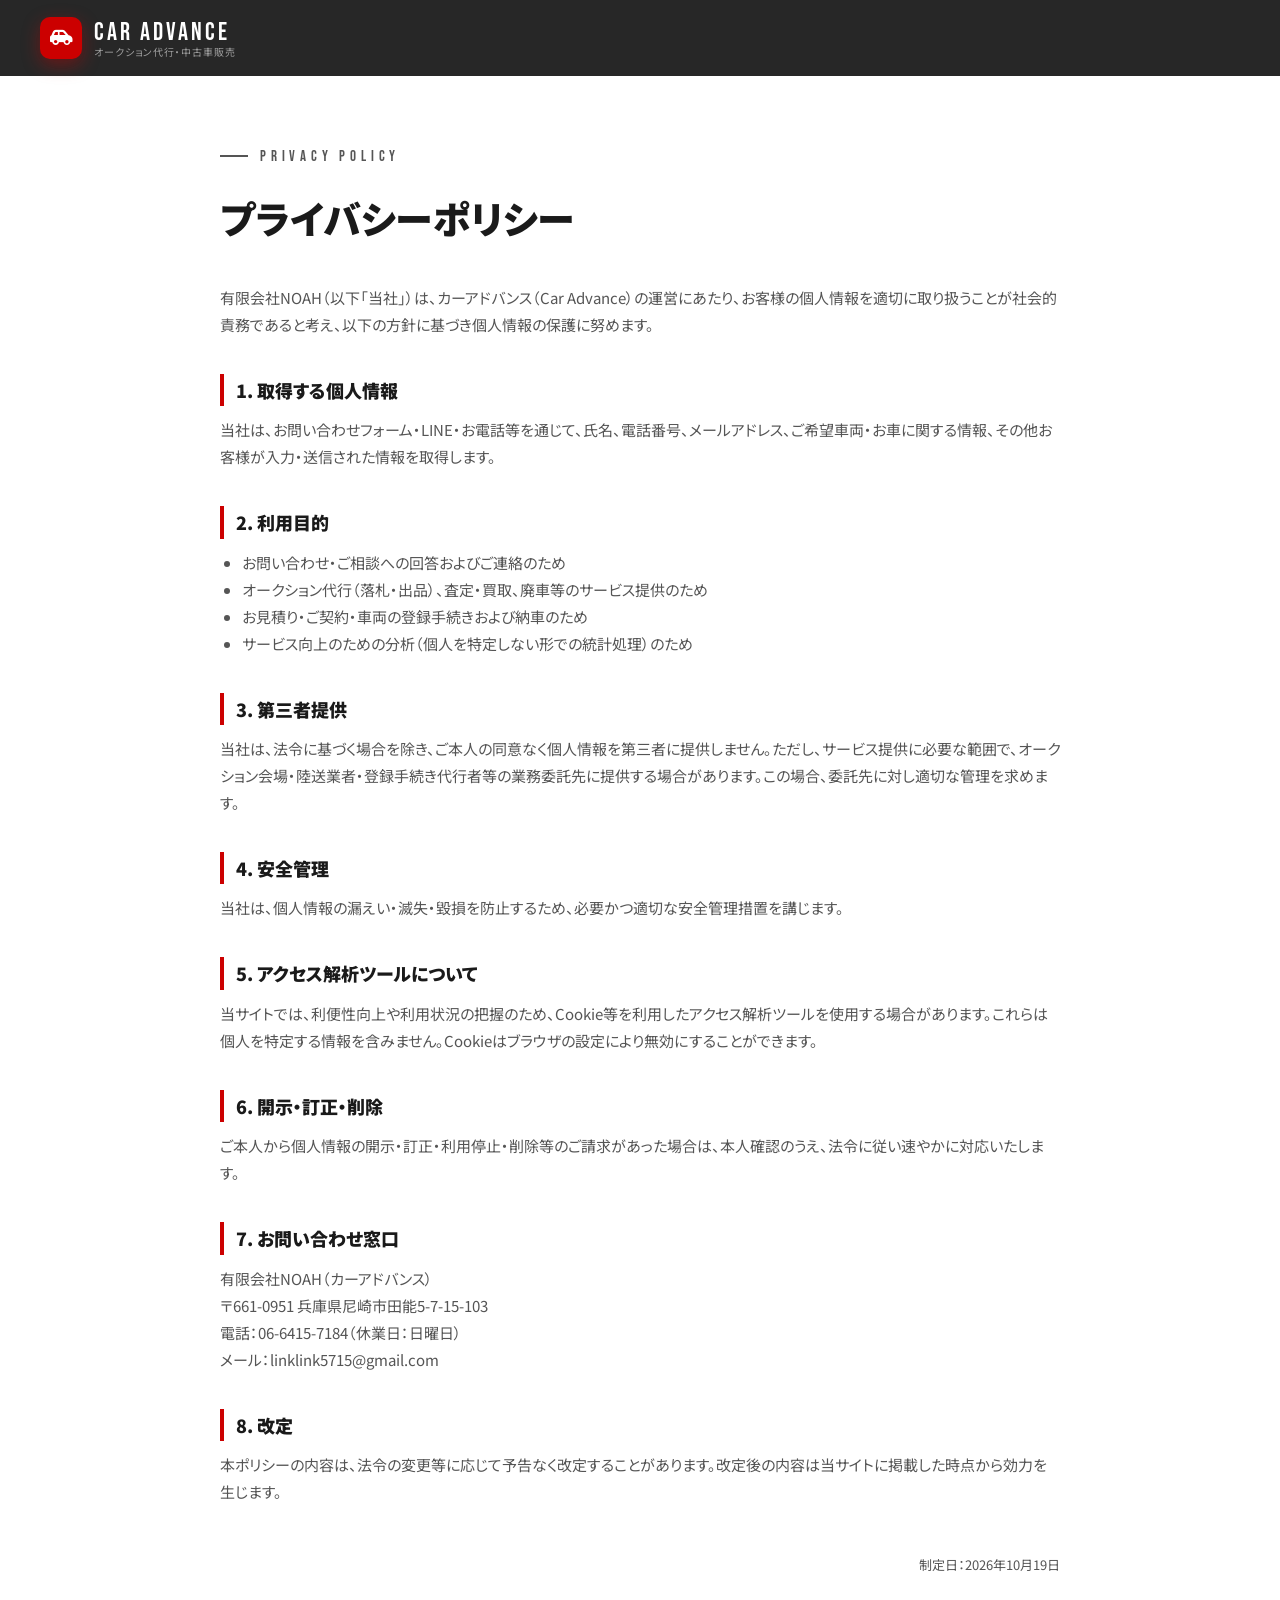
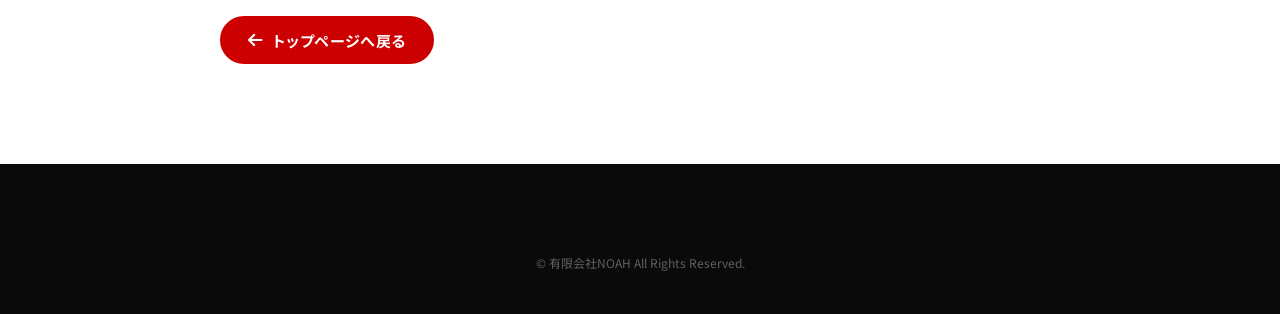
==== commit 2c18636e: "写真差し替え・問い合わせ導線の改善・メール送信とお名前.com自動デプロイを追加 - 法人向けを福祉車両の写真に、理由03を査定士、理由04を女性スタッフの写真に変更 - 「こんな車が欲しい」帯を左寄" ====
--- a/privacy.html
+++ b/privacy.html
@@ -61,7 +61,7 @@
       <p>ご本人から個人情報の開示・訂正・利用停止・削除等のご請求があった場合は、本人確認のうえ、法令に従い速やかに対応いたします。</p>
 
       <h2>7. お問い合わせ窓口</h2>
-      <p>有限会社NOAH（カーアドバンス）<br>〒661-0951 兵庫県尼崎市田能5-7-15-103<br>電話：<a href="tel:0664157184">06-6415-7184</a>（休業日：日曜日）</p>
+      <p>有限会社NOAH（カーアドバンス）<br>〒661-0951 兵庫県尼崎市田能5-7-15-103<br>電話：<a href="tel:0664157184">06-6415-7184</a>（休業日：日曜日）<br>メール：<a href="mailto:linklink5715@gmail.com">linklink5715@gmail.com</a></p>
 
       <h2>8. 改定</h2>
       <p>本ポリシーの内容は、法令の変更等に応じて予告なく改定することがあります。改定後の内容は当サイトに掲載した時点から効力を生じます。</p>
--- a/css/style.css
+++ b/css/style.css
@@ -525,6 +525,8 @@
   box-shadow: var(--shadow-lg); background: var(--ink);
 }
 .reason__media img { width: 100%; height: 118%; object-fit: cover; margin-top: -9%; }
+.reason__media img.pos-right { object-position: 70% 50%; }
+.reason__media img.pos-top { object-position: 50% 20%; }
 .reason__media::after { content: ""; position: absolute; inset: auto 0 0 0; height: 4px; background: var(--red); transform-origin: left; }
 .reason__body { position: relative; }
 .reason__no {
@@ -544,16 +546,24 @@
 /* =========================================================
    CTA BAND
 ========================================================= */
-.cta-band { position: relative; overflow: hidden; color: #fff; background: #0c0c0c; padding: clamp(80px, 11vw, 140px) 0; text-align: center; }
+/* テキストは左寄せ、右側の車をはっきり見せる */
+.cta-band { position: relative; overflow: hidden; color: #fff; background: #0c0c0c; padding: clamp(80px, 11vw, 140px) 0; text-align: left; }
 .cta-band__bg { position: absolute; inset: 0; }
-.cta-band__bg img { width: 100%; height: 120%; object-fit: cover; object-position: 50% 60%; opacity: .55; }
-.cta-band::after { content: ""; position: absolute; inset: 0; background: linear-gradient(90deg, rgba(0,0,0,.85), rgba(0,0,0,.35) 50%, rgba(0,0,0,.85)); }
+.cta-band__bg img { width: 100%; height: 120%; object-fit: cover; object-position: 50% 60%; opacity: .95; filter: brightness(1.15) contrast(1.05); }
+.cta-band::after { content: ""; position: absolute; inset: 0; background: linear-gradient(90deg, rgba(0,0,0,.92) 0%, rgba(0,0,0,.7) 32%, rgba(0,0,0,.15) 58%, transparent 75%); }
 .cta-band__inner { position: relative; z-index: 2; }
-.cta-band .eyebrow::after { content: ""; width: 28px; height: 2px; background: currentColor; }
-.cta-band__title { font-size: clamp(28px, 4.6vw, 54px); font-weight: 900; line-height: 1.35; margin-bottom: 16px; }
+.cta-band__inner > * { max-width: 560px; }
+.cta-band__title { font-size: clamp(28px, 4.2vw, 50px); font-weight: 900; line-height: 1.35; margin-bottom: 16px; }
 .cta-band__txt { color: rgba(255,255,255,.8); margin-bottom: 32px; }
-.cta-band__actions { display: flex; flex-wrap: wrap; gap: 14px; justify-content: center; }
-@media (max-width: 767px) { .cta-band__actions .btn { width: 100%; } }
+.cta-band__actions { display: flex; flex-wrap: wrap; gap: 14px; }
+@media (max-width: 767px) {
+  .cta-band { padding: 0 0 56px; }
+  .cta-band__bg { position: relative; height: 230px; }
+  .cta-band__bg img { height: 118%; object-position: 62% 60%; }
+  .cta-band::after { background: linear-gradient(180deg, transparent 0, transparent 150px, #0c0c0c 230px); }
+  .cta-band__inner { margin-top: -20px; }
+  .cta-band__actions .btn { width: 100%; }
+}
 
 /* =========================================================
    SERVICES
@@ -631,10 +641,16 @@
 .business__big em { font-style: normal; font-weight: 900; font-size: clamp(20px, 2.2vw, 28px); margin-left: 12px; }
 .business .checks { margin-bottom: 32px; }
 .chip--dark { background: rgba(255,255,255,.14); }
-.business__media { position: relative; }
-.business__media::before { content: ""; position: absolute; left: 10%; right: 10%; bottom: 6%; height: 14%; background: radial-gradient(ellipse, rgba(0,0,0,.7), transparent 70%); filter: blur(8px); }
-.business__media img { position: relative; mix-blend-mode: multiply; filter: contrast(1.05); background: transparent; border-radius: var(--radius); }
-.business__media { background: radial-gradient(ellipse at center, #f2f2f2 0%, #d9d9d9 60%, #bdbdbd 100%); border-radius: 20px; padding: 6% 4%; }
+.business__media { position: relative; border-radius: 20px; overflow: hidden; box-shadow: 0 30px 70px rgba(0,0,0,.5); aspect-ratio: 4 / 3; }
+.business__media img { width: 100%; height: 100%; object-fit: cover; object-position: 35% 60%; }
+.business__media figcaption {
+  position: absolute; left: 16px; bottom: 16px; right: 16px;
+  display: inline-flex; align-items: center; gap: 10px; width: fit-content;
+  padding: 10px 16px; border-radius: 999px;
+  background: rgba(10,10,10,.82); backdrop-filter: blur(6px);
+  font-size: 13.5px; font-weight: 700; color: #fff;
+}
+.business__media figcaption i { color: var(--red-hi); }
 @media (max-width: 899px) { .business__inner { grid-template-columns: 1fr; } .business__media { order: -1; } }
 
 /* =========================================================
@@ -836,7 +852,7 @@
 ========================================================= */
 .fixed-cta {
   position: fixed; left: 0; right: 0; bottom: 0; z-index: 950;
-  display: none; grid-template-columns: 1.3fr 1fr 1.3fr; gap: 1px;
+  display: none; grid-template-columns: 1fr 1fr 1.5fr; gap: 1px;
   background: rgba(0,0,0,.2);
   padding-bottom: env(safe-area-inset-bottom);
   transform: translateY(110%); transition: transform .45s var(--ease);
@@ -888,3 +904,9 @@
   *, *::before, *::after { animation-duration: .01ms !important; animation-iteration-count: 1 !important; transition-duration: .01ms !important; scroll-behavior: auto !important; }
   .venues__track { animation: none; flex-wrap: wrap; }
 }
+
+/* アイコンのみのボタン（ヘッダーLINE） */
+.btn--icon { width: 40px; min-height: 40px; height: 40px; padding: 0; }
+.btn--icon i { font-size: 22px; }
+.float-line span { font-size: 10px; letter-spacing: -.02em; }
+.company__list dd a.company__mail { font-family: var(--ff-ja); font-size: 14px; letter-spacing: 0; color: #fff; text-decoration: underline; text-underline-offset: 3px; word-break: break-all; }
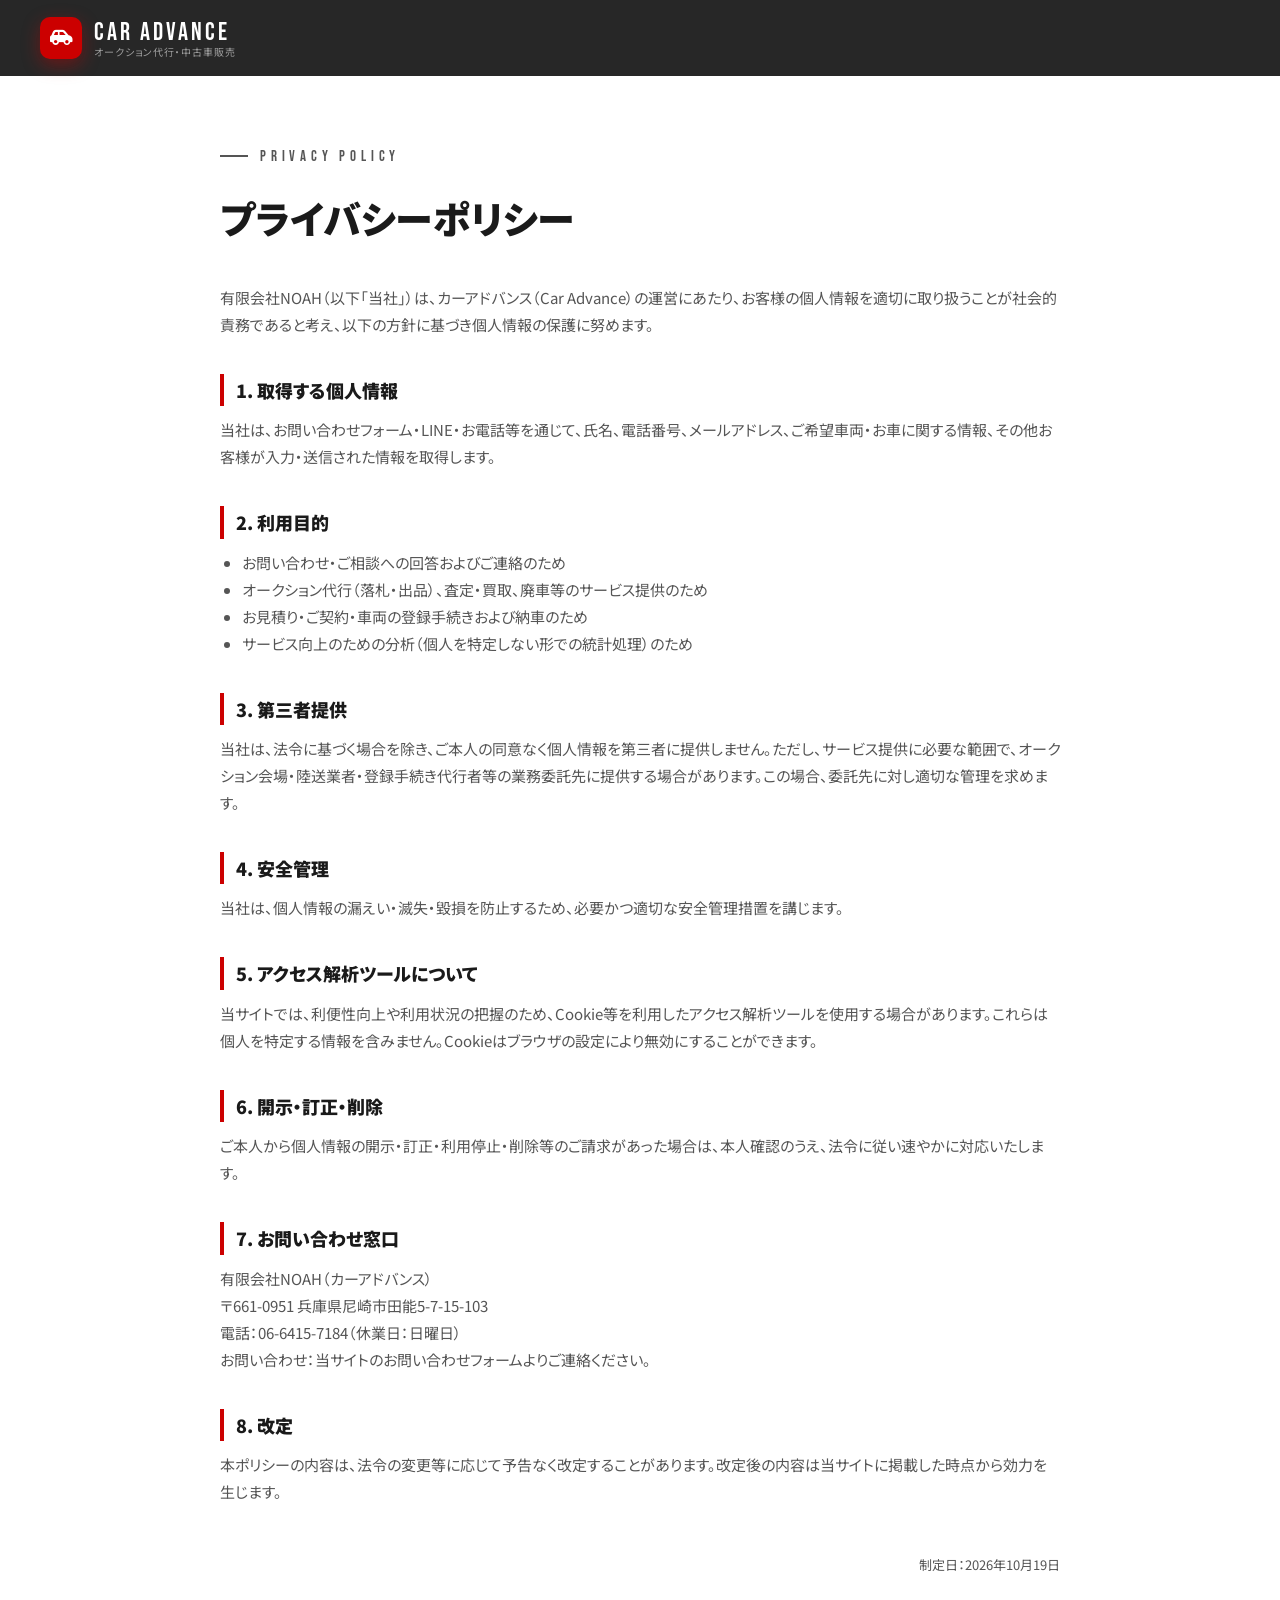
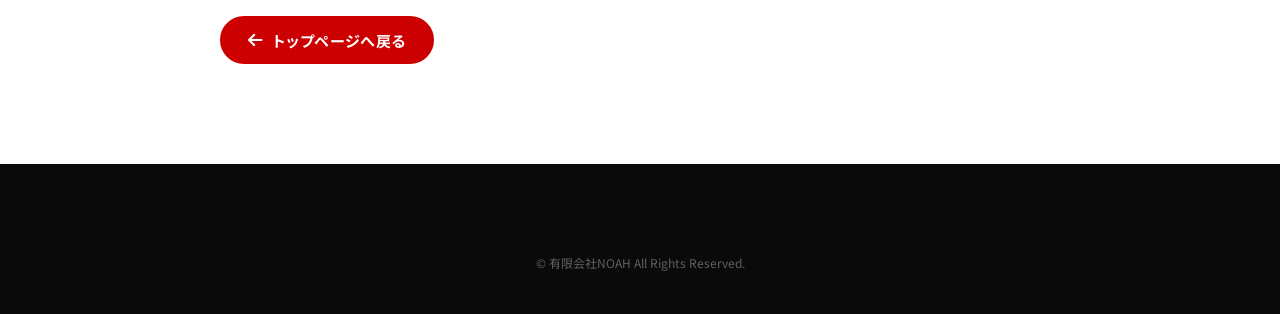
==== commit 5fef24af: "フォームへのリンク修正・手数料タブ切替・FAQ更新・メールアドレス非表示 - 「購入/出品の相談」「無料査定」等のボタンが動かない不具合を修正（ブラウザ標準のスムーススクロールが止まるため GSAP " ====
--- a/privacy.html
+++ b/privacy.html
@@ -61,7 +61,7 @@
       <p>ご本人から個人情報の開示・訂正・利用停止・削除等のご請求があった場合は、本人確認のうえ、法令に従い速やかに対応いたします。</p>
 
       <h2>7. お問い合わせ窓口</h2>
-      <p>有限会社NOAH（カーアドバンス）<br>〒661-0951 兵庫県尼崎市田能5-7-15-103<br>電話：<a href="tel:0664157184">06-6415-7184</a>（休業日：日曜日）<br>メール：<a href="mailto:linklink5715@gmail.com">linklink5715@gmail.com</a></p>
+      <p>有限会社NOAH（カーアドバンス）<br>〒661-0951 兵庫県尼崎市田能5-7-15-103<br>電話：<a href="tel:0664157184">06-6415-7184</a>（休業日：日曜日）<br>お問い合わせ：当サイトの<a href="./#form">お問い合わせフォーム</a>よりご連絡ください。</p>
 
       <h2>8. 改定</h2>
       <p>本ポリシーの内容は、法令の変更等に応じて予告なく改定することがあります。改定後の内容は当サイトに掲載した時点から効力を生じます。</p>
--- a/css/style.css
+++ b/css/style.css
@@ -689,9 +689,19 @@
    FEE
 ========================================================= */
 .fee { padding: clamp(80px, 12vw, 160px) 0; background: var(--gray-100); }
-.tabs { display: grid; grid-template-columns: 1fr 1fr; gap: 6px; padding: 6px; background: var(--ink); border-radius: 999px; max-width: 560px; margin: 0 auto 28px; }
-.tabs__btn { display: inline-flex; align-items: center; justify-content: center; gap: 8px; min-height: 50px; border-radius: 999px; color: rgba(255,255,255,.7); font-weight: 700; font-size: 14.5px; transition: background .3s, color .3s; }
-.tabs__btn.is-active { background: var(--red); color: #fff; box-shadow: 0 6px 20px rgba(204,0,0,.4); }
+.tabs { position: relative; display: grid; grid-template-columns: 1fr 1fr; padding: 6px; background: var(--ink); border-radius: 999px; max-width: 560px; margin: 0 auto 28px; }
+/* 選択中を示す赤いピル：クリックした側へスライド */
+.tabs__ind {
+  position: absolute; top: 6px; bottom: 6px; left: 6px; width: calc(50% - 6px);
+  background: var(--red); border-radius: 999px; box-shadow: 0 6px 20px rgba(204,0,0,.45);
+  transition: transform .55s cubic-bezier(.65,.05,.25,1.2);
+}
+.tabs[data-active="1"] .tabs__ind { transform: translateX(100%); }
+.tabs__btn { position: relative; z-index: 1; display: inline-flex; align-items: center; justify-content: center; gap: 8px; min-height: 50px; border-radius: 999px; color: rgba(255,255,255,.6); font-weight: 700; font-size: 14.5px; transition: color .35s; }
+.tabs__btn:hover { color: #fff; }
+.tabs__btn.is-active { color: #fff; }
+.tabs__btn i { transition: transform .5s var(--ease); }
+.tabs__btn.is-active i { transform: scale(1.2) rotate(-12deg); }
 .fee-panel { background: #fff; border-radius: var(--radius); box-shadow: var(--shadow); padding: clamp(22px, 4vw, 40px); animation: panelIn .5s var(--ease); }
 @keyframes panelIn { from { opacity: 0; transform: translateY(12px); } }
 .fee-panel__desc { font-size: 14px; color: var(--text-sub); margin-bottom: 18px; }
@@ -725,7 +735,7 @@
     linear-gradient(var(--ink), var(--ink)) center / 2px 14px no-repeat;
   transition: transform .35s var(--ease);
 }
-.faq__item[open] summary::after { transform: rotate(135deg); }
+.faq__item[open]:not(.is-closing) summary::after { transform: rotate(135deg); background-color: var(--red); }
 .faq__item summary:hover { color: var(--red); }
 .faq__a { position: relative; padding: 0 16px 24px 48px; color: var(--text-sub); }
 .faq__a::before { content: "A"; position: absolute; left: 8px; top: -6px; font-family: var(--ff-en); font-size: 30px; color: var(--ink); line-height: 1.2; }
@@ -909,4 +919,23 @@
 .btn--icon { width: 40px; min-height: 40px; height: 40px; padding: 0; }
 .btn--icon i { font-size: 22px; }
 .float-line span { font-size: 10px; letter-spacing: -.02em; }
-.company__list dd a.company__mail { font-family: var(--ff-ja); font-size: 14px; letter-spacing: 0; color: #fff; text-decoration: underline; text-underline-offset: 3px; word-break: break-all; }
+.motion .fee-panel { animation: none; }
+.js .faq__item[open] .faq__a { animation: none; }
+/* ＋ボタンを丸で囲んでクリックできることを明確に */
+.faq__item summary::after {
+  width: 34px; height: 34px; margin-top: -17px; right: 6px; border-radius: 50%;
+  background:
+    linear-gradient(#fff, #fff) center / 14px 2px no-repeat,
+    linear-gradient(#fff, #fff) center / 2px 14px no-repeat,
+    var(--ink);
+  transition: transform .4s var(--ease), background-color .3s;
+}
+.faq__item[open]:not(.is-closing) summary::after {
+  background:
+    linear-gradient(#fff, #fff) center / 14px 2px no-repeat,
+    linear-gradient(#fff, #fff) center / 2px 14px no-repeat,
+    var(--red);
+}
+.faq__item summary:hover::after { transform: rotate(90deg); }
+.faq__item[open]:not(.is-closing) summary:hover::after { transform: rotate(135deg); }
+.faq__item summary { padding-right: 60px; }
